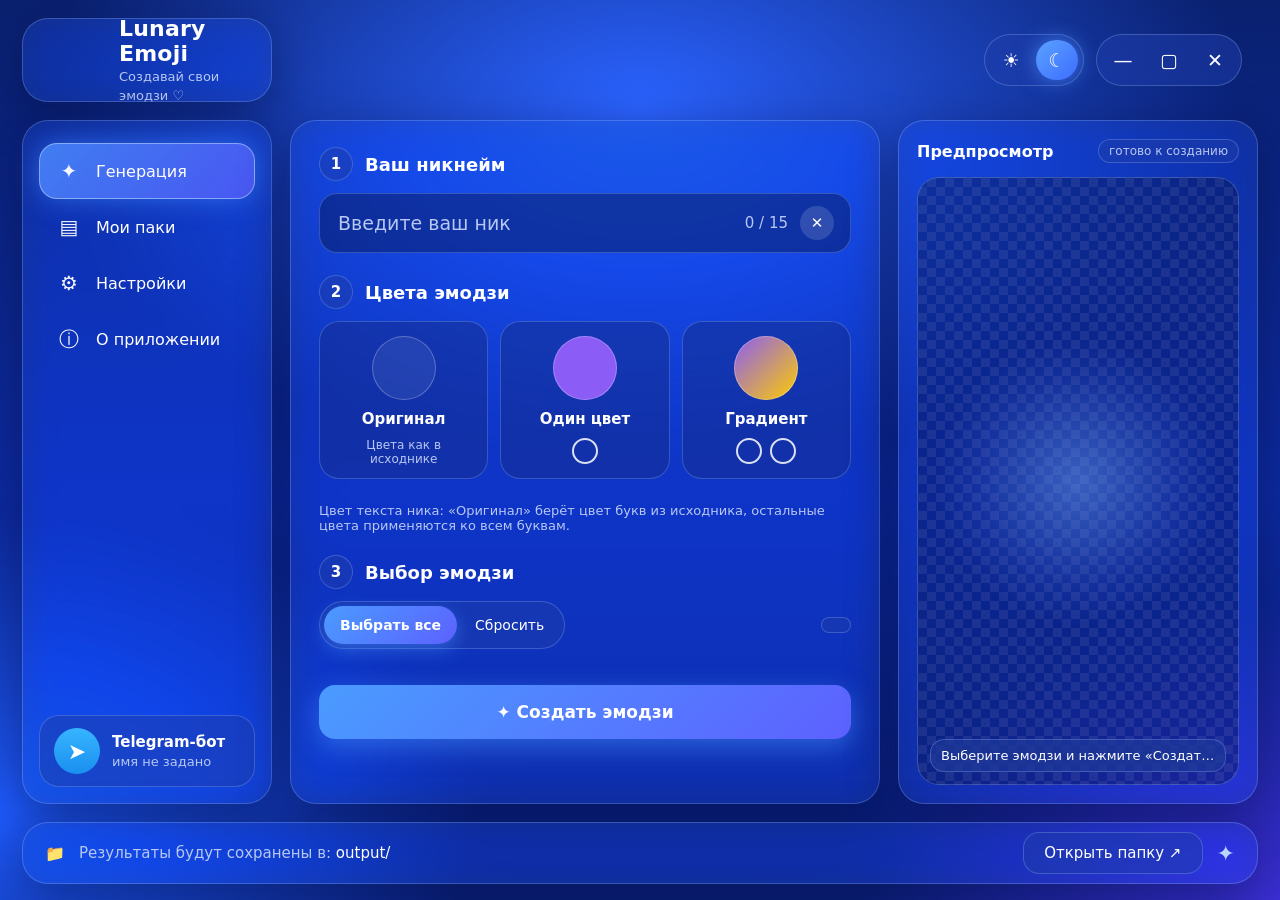
==== emoji-studio/web/index.html @ 0d819bcc "Lunary Emoji: LOVEX replacement fixes for slot and letter bands, free-band and layer rules, cleaned " ====
<!DOCTYPE html>
<html lang="ru" data-theme="dark">
<head>
<meta charset="utf-8">
<meta name="viewport" content="width=device-width, initial-scale=1">
<title>Lunary Emoji</title>
<link rel="icon" href="/assets/app_icon.png">
<style>
:root {
  --text: #ffffff; --muted: #b8c8f2; --accent: #4a9bff; --accent2: #6d5bff;
  --ok: #3fe09a; --warn: #ffbf3a; --err: #ff6d7d;
  --glass: rgba(42, 78, 190, .34); --glass2: rgba(30, 60, 170, .5);
  --line: rgba(170, 205, 255, .26); --field: rgba(8, 20, 80, .45); --tile: rgba(20, 45, 140, .5);
  --shadow: 0 14px 50px rgba(0, 10, 60, .45);
  --checker: rgba(255, 255, 255, .07);
}
[data-theme="light"] {
  --text: #0d1a4a; --muted: #46598f; --accent: #2f7bff; --accent2: #6b55ff;
  --glass: rgba(255, 255, 255, .6); --glass2: rgba(255, 255, 255, .8);
  --line: rgba(70, 110, 210, .22); --field: rgba(255, 255, 255, .85); --tile: rgba(255, 255, 255, .85);
  --shadow: 0 14px 40px rgba(40, 70, 170, .2);
  --checker: rgba(20, 50, 140, .06);
}
* { box-sizing: border-box; }
html, body { height: 100%; margin: 0; }
body {
  font-family: "Segoe UI", "Inter", system-ui, sans-serif; color: var(--text); overflow: hidden;
  background:
    radial-gradient(1000px 600px at 50% 12%, #2b63ff 0%, transparent 60%),
    radial-gradient(800px 500px at 0% 90%, #1f5cff 0%, transparent 60%),
    radial-gradient(700px 500px at 100% 100%, #3c2fd6 0%, transparent 60%),
    linear-gradient(180deg, #0a2170 0%, #0d2aa0 55%, #0a1f78 100%);
}
[data-theme="light"] body {
  background: radial-gradient(900px 600px at 50% 10%, #cfe0ff, transparent 60%), linear-gradient(180deg, #e7efff, #bcd1ff);
}
button, input, select { font: inherit; color: inherit; }
button { cursor: pointer; }
.hidden { display: none !important; }
.glass {
  background: var(--glass); border: 1px solid var(--line); border-radius: 26px;
  backdrop-filter: blur(18px) saturate(140%); -webkit-backdrop-filter: blur(18px) saturate(140%);
  box-shadow: var(--shadow);
}

.app {
  height: 100vh; display: grid; gap: 18px; padding: 18px 22px 16px;
  grid-template-columns: 250px minmax(0, 1fr) 360px;
  grid-template-rows: 84px minmax(0, 1fr) 62px;
}

/* шапка */
.brand { grid-column: 1; grid-row: 1; display: flex; align-items: center; gap: 14px; padding: 0 18px; }
.brand img { width: 64px; height: auto; object-fit: contain; flex: none; }
.brand b { font-size: 22px; font-weight: 700; display: block; letter-spacing: .2px; }
.brand small { color: var(--muted); font-size: 13px; }
.topbar { grid-column: 2 / 4; grid-row: 1; display: flex; align-items: center; justify-content: flex-end; gap: 12px; padding: 0 16px; }
.themepill, .winbar { display: inline-flex; align-items: center; gap: 4px; border-radius: 999px; background: var(--glass2); border: 1px solid var(--line); padding: 5px; }
.themepill button, .winbar button {
  width: 42px; height: 40px; border: 0; border-radius: 999px; background: transparent; display: grid; place-items: center; font-size: 19px; color: var(--text);
}
.themepill button.active { background: linear-gradient(135deg, #5aa2ff, #3d6dff); color: #fff; box-shadow: 0 0 20px rgba(80, 150, 255, .7); }
.winbar button:hover { background: rgba(255, 255, 255, .14); }
.winbar button.close:hover { background: #e5485d; color: #fff; }

/* боковая панель */
.side { grid-column: 1; grid-row: 2; padding: 22px 16px 16px; display: flex; flex-direction: column; gap: 10px; min-height: 0; }
.nav button {
  width: 100%; height: 56px; display: flex; align-items: center; gap: 14px; padding: 0 16px; border-radius: 18px;
  background: transparent; border: 1px solid transparent; color: var(--text); font-size: 16px; text-align: left;
}
.nav button .ic { width: 26px; text-align: center; font-size: 20px; opacity: .95; }
.nav button:hover { background: rgba(255, 255, 255, .08); }
.nav button.active {
  background: linear-gradient(135deg, rgba(74, 140, 255, .85), rgba(92, 96, 255, .75));
  border-color: rgba(190, 220, 255, .55); box-shadow: 0 0 26px rgba(70, 140, 255, .55);
}
.side .grow { flex: 1; }
.botcard {
  border-radius: 20px; padding: 12px 14px; background: var(--glass2); border: 1px solid var(--line);
  display: flex; align-items: center; gap: 12px; text-decoration: none; color: var(--text);
}
.botcard .tg { width: 46px; height: 46px; border-radius: 50%; background: linear-gradient(180deg, #37b5ff, #1a8ff0); display: grid; place-items: center; color: #fff; font-size: 22px; flex: none; }
.botcard b { display: block; font-size: 15px; }
.botcard small { color: var(--muted); font-size: 13px; }

/* центр */
.main { grid-column: 2; grid-row: 2; position: relative; min-height: 0; display: flex; flex-direction: column; }
.mascot-peek { position: absolute; top: -110px; left: 50%; transform: translateX(-50%); width: 230px; pointer-events: none; z-index: 3; filter: drop-shadow(0 10px 18px rgba(0, 20, 90, .35)); }
.panel { padding: 26px 28px 22px; overflow: auto; min-height: 0; flex: 1; }
.panel h2 { margin: 4px 0 16px; font-size: 24px; }
.step { display: flex; align-items: center; gap: 12px; margin: 22px 0 12px; font-weight: 700; font-size: 18px; }
.step:first-of-type { margin-top: 0; }
.step .n {
  width: 34px; height: 34px; border-radius: 50%; border: 1px solid var(--line); display: grid; place-items: center;
  font-size: 15px; font-weight: 600; background: var(--glass2);
}
.step .hint { margin-left: auto; font-weight: 400; font-size: 14px; color: var(--muted); }
.field {
  display: flex; align-items: center; gap: 12px; height: 60px; padding: 0 16px; border-radius: 18px;
  background: var(--field); border: 1px solid var(--line);
}
.field input { flex: 1; border: 0; background: transparent; outline: none; font-size: 19px; min-width: 0; }
.field input::placeholder { color: var(--muted); }
.field .count { color: var(--muted); font-size: 15px; }
.iconbtn { width: 34px; height: 34px; border-radius: 50%; border: 0; background: rgba(255, 255, 255, .14); display: grid; place-items: center; font-size: 15px; flex: none; }

/* режимы цвета эмодзи */
.modes { display: grid; grid-template-columns: repeat(3, 1fr); gap: 12px; }
.mode {
  position: relative; border-radius: 20px; border: 1px solid var(--line); background: var(--tile);
  padding: 14px 12px 12px; display: flex; flex-direction: column; align-items: center; gap: 10px; text-align: center;
  transition: border-color .15s, box-shadow .15s, transform .15s;
}
.mode:hover { transform: translateY(-1px); }
.mode.sel { border-color: rgba(200, 225, 255, .9); box-shadow: 0 0 0 2px rgba(120, 175, 255, .55), 0 0 22px rgba(80, 150, 255, .45); }
.mode .title { font-size: 15px; font-weight: 600; }
.mode .sub { font-size: 12px; color: var(--muted); }
.mode .check {
  position: absolute; top: 9px; right: 9px; width: 20px; height: 20px; border-radius: 50%;
  background: rgba(255, 255, 255, .18); font-size: 11px; display: grid; place-items: center; opacity: 0;
}
.mode.sel .check { opacity: 1; background: #3d9bff; color: #fff; }
.mode .thumb {
  width: 64px; height: 64px; border-radius: 50%; display: grid; place-items: center; overflow: hidden;
  box-shadow: inset 0 0 0 1px rgba(255, 255, 255, .25);
}
.mode .thumb img { width: 84px; height: auto; }
.mode .thumb.one { background: var(--c1, #8b5cf6); }
.mode .thumb.grad { background: linear-gradient(135deg, var(--c1, #8b5cf6), var(--c2, #ffcc00)); }
.mode .thumb.orig { background: var(--checker); }
.mode .pickers { display: flex; gap: 8px; align-items: center; justify-content: center; }
.mode .pick {
  position: relative; width: 26px; height: 26px; border-radius: 50%; border: 2px solid rgba(255, 255, 255, .85);
  overflow: hidden; cursor: pointer; flex: none; background: none;
}
.mode .pick input { position: absolute; inset: -6px; width: 40px; height: 40px; opacity: 0; cursor: pointer; border: 0; padding: 0; }
.mode .pick i { position: absolute; inset: 0; border-radius: 50%; }

/* цвет текста */
.nickcolors { margin-top: 14px; display: flex; flex-wrap: wrap; align-items: center; gap: 10px; }
.chip-orig {
  height: 40px; padding: 0 16px; border-radius: 999px; border: 1px solid var(--line); background: var(--tile);
  font-size: 14px; display: inline-flex; align-items: center; gap: 8px;
}
.chip-orig.sel { border-color: #fff; box-shadow: 0 0 0 2px rgba(120, 175, 255, .7); }
.sw { width: 36px; height: 36px; border-radius: 50%; border: 0; padding: 0; position: relative; box-shadow: inset 0 0 0 1px rgba(255, 255, 255, .3); }
.sw.sel { box-shadow: 0 0 0 3px var(--glass2), 0 0 0 5px #fff; }
.sw.more { background: var(--tile); display: grid; place-items: center; overflow: hidden; }
.sw.more input { position: absolute; inset: -6px; width: 48px; height: 48px; opacity: 0; cursor: pointer; border: 0; padding: 0; }
.sw.more span { pointer-events: none; font-size: 18px; }
.nickcolors .sep { width: 1px; height: 28px; background: var(--line); margin: 0 6px; }

/* выбор эмодзи */
.picker-bar { display: flex; align-items: center; gap: 12px; flex-wrap: wrap; }
.seg { display: inline-flex; border-radius: 999px; background: var(--glass2); border: 1px solid var(--line); padding: 4px; gap: 2px; }
.seg button { height: 38px; padding: 0 16px; border-radius: 999px; border: 0; background: transparent; font-size: 14px; white-space: nowrap; }
.seg button.primary { background: linear-gradient(135deg, #4a9bff, #5d61ff); color: #fff; font-weight: 600; box-shadow: 0 6px 18px rgba(74, 150, 255, .45); }
.seg button:hover:not(.primary) { background: rgba(255, 255, 255, .12); }
.badge { margin-left: auto; padding: 7px 14px; border-radius: 999px; background: var(--glass2); border: 1px solid var(--line); font-size: 14px; color: var(--muted); }
.badge b { color: var(--text); font-weight: 600; }
.note { color: var(--muted); font-size: 13px; margin-top: 10px; }
.grid { display: grid; grid-template-columns: repeat(7, minmax(0, 1fr)); gap: 10px; margin-top: 14px; }
.tile {
  position: relative; border-radius: 16px; background: var(--tile); border: 1px solid var(--line);
  padding: 6px 4px 5px; cursor: pointer; display: flex; flex-direction: column; align-items: center; gap: 2px; min-width: 0;
}
.tile input { position: absolute; opacity: 0; pointer-events: none; }
.tile.on { border-color: rgba(190, 220, 255, .85); box-shadow: 0 0 18px rgba(80, 150, 255, .5); }
.tile .pvbox { width: 64px; height: 64px; display: grid; place-items: center; }
.tile .pvbox img, .tile .pvbox video, .tile .pvbox .lottie { width: 64px; height: 64px; object-fit: contain; }
.tile .pvbox .ph { color: var(--muted); }
.tile .mark { position: absolute; top: 5px; right: 5px; width: 18px; height: 18px; border-radius: 50%; background: rgba(255, 255, 255, .2); font-size: 11px; display: grid; place-items: center; }
.tile.on .mark { background: #3d9bff; color: #fff; }
.tile .id { font-size: 9px; color: var(--muted); max-width: 100%; overflow: hidden; text-overflow: ellipsis; white-space: nowrap; }
.tile .kind { font-size: 9px; color: var(--muted); }
.tile .kind.warn { color: var(--warn); }
.tile.off { opacity: .45; cursor: default; }
.empty { border: 1px dashed var(--line); border-radius: 18px; padding: 18px; color: var(--muted); margin-top: 14px; }
.empty a { color: var(--text); }
.msg { font-size: 14px; color: var(--muted); margin-top: 12px; min-height: 18px; }
.msg.ok { color: var(--ok); }
.msg.err { color: var(--err); }
.failed div { color: var(--err); font-size: 13px; }
.genrow { margin-top: 22px; }
.btn {
  height: 46px; padding: 0 20px; border-radius: 16px; border: 1px solid var(--line); background: var(--glass2);
  display: inline-flex; align-items: center; justify-content: center; gap: 10px; font-size: 15px; white-space: nowrap;
}
.btn.primary { background: linear-gradient(135deg, #4a9bff, #5d61ff); border: 0; color: #fff; box-shadow: 0 8px 26px rgba(74, 150, 255, .5); font-weight: 600; }
.btn:disabled { opacity: .5; cursor: default; }
.btn.block { width: 100%; height: 54px; font-size: 17px; }

/* низ */
.bottombar { grid-column: 1 / 4; grid-row: 3; display: flex; align-items: center; gap: 14px; padding: 0 22px; }
.bottombar .path { color: var(--muted); font-size: 15px; flex: 1; min-width: 0; overflow: hidden; text-overflow: ellipsis; white-space: nowrap; }
.bottombar .path b { color: var(--text); font-weight: 500; }
.bottombar .btn { height: 42px; }
.bottombar .spark { font-size: 22px; color: #bcd6ff; }

/* правая панель */
.side-r { grid-column: 3; grid-row: 2; display: flex; flex-direction: column; gap: 18px; min-height: 0; }
.preview { flex: 1; min-height: 0; display: flex; flex-direction: column; padding: 18px; }
.preview .head { display: flex; align-items: center; gap: 10px; font-size: 16px; font-weight: 600; }
.preview .head .sp { flex: 1; }
.preview .tag { font-size: 12px; font-weight: 500; padding: 4px 10px; border-radius: 999px; background: var(--glass2); border: 1px solid var(--line); color: var(--muted); }
.stage {
  flex: 1; min-height: 0; margin-top: 14px; border-radius: 22px; border: 1px solid var(--line); position: relative; overflow: hidden;
  display: grid; place-items: center;
  background-color: var(--field);
  background-image:
    linear-gradient(45deg, var(--checker) 25%, transparent 25%), linear-gradient(-45deg, var(--checker) 25%, transparent 25%),
    linear-gradient(45deg, transparent 75%, var(--checker) 75%), linear-gradient(-45deg, transparent 75%, var(--checker) 75%);
  background-size: 18px 18px; background-position: 0 0, 0 9px, 9px -9px, -9px 0;
}
.stage::before {
  content: ""; position: absolute; width: 90%; aspect-ratio: 1; border-radius: 50%; pointer-events: none;
  background: radial-gradient(circle, rgba(120, 175, 255, .42) 0%, rgba(90, 130, 255, .12) 50%, transparent 70%);
}
.stage img, .stage video, .stage .lottie { position: relative; max-width: 86%; max-height: 86%; object-fit: contain; filter: drop-shadow(0 16px 24px rgba(0, 12, 70, .5)); }
.stage .lottie { width: 280px; height: 280px; }
.stage #pvDefault { animation: float 4s ease-in-out infinite; }
@keyframes float { 0%, 100% { transform: translateY(0); } 50% { transform: translateY(-10px); } }
.stage .caption {
  position: absolute; left: 12px; right: 12px; bottom: 12px; text-align: center; font-size: 13px; color: var(--text);
  background: var(--glass2); border: 1px solid var(--line); border-radius: 14px; padding: 8px 10px; backdrop-filter: blur(8px);
  white-space: nowrap; overflow: hidden; text-overflow: ellipsis;
}
.done { padding: 20px; text-align: center; }
.done .ok { color: var(--ok); font-size: 22px; font-weight: 700; }
.done .ok::before { content: "✓ "; }
.done p { color: var(--muted); font-size: 15px; margin: 8px 0 16px; }

/* настройки */
.setting { border: 1px solid var(--line); border-radius: 22px; padding: 18px; background: var(--glass2); margin-bottom: 16px; }
.setting h4 { margin: 0 0 12px; font-size: 16px; }
.row { display: flex; gap: 12px; align-items: center; flex-wrap: wrap; }
.row .field { flex: 1; min-width: 220px; height: 50px; }
.select {
  height: 50px; padding: 0 14px; border-radius: 16px; background: var(--field); border: 1px solid var(--line); min-width: 280px; flex: 1; outline: none;
}
.select option { color: #111; }
.range-row { display: flex; align-items: center; gap: 14px; margin-top: 14px; }
.range-row input[type=range] { flex: 1; accent-color: #4a9bff; }
.range-row output { min-width: 56px; text-align: right; font-weight: 600; }
.drop { margin-top: 14px; border: 1px dashed var(--line); border-radius: 18px; padding: 24px; text-align: center; color: var(--muted); cursor: pointer; }
.drop.over { border-color: var(--accent); color: var(--text); }
.drop small { color: var(--muted); }
.drop-inline { margin-top: 12px; }
.doc { font-size: 16px; line-height: 1.6; }
.doc h3 { margin: 18px 0 6px; font-size: 17px; }
.doc ol { padding-left: 22px; }
.packs { display: grid; grid-template-columns: repeat(auto-fill, minmax(240px, 1fr)); gap: 14px; }
.pack { border: 1px solid var(--line); border-radius: 22px; padding: 18px; background: var(--glass2); }
.pack b { display: block; font-size: 17px; }
.pack small { color: var(--muted); }
.pack .btn { margin-top: 14px; }
.hidden-input { display: none; }
</style>
</head>
<body>
<div class="app">

  <!-- шапка -->
  <div class="glass brand">
    <img src="/assets/lunary_logo.png" alt="">
    <div><b>Lunary Emoji</b><small>Создавай свои эмодзи ♡</small></div>
  </div>
  <div class="topbar">
    <div class="themepill">
      <button id="themeLight" title="Светлая тема">☀</button>
      <button id="themeDark" title="Тёмная тема">☾</button>
    </div>
    <div class="winbar">
      <button id="winMin" title="Свернуть">—</button>
      <button id="winMax" title="Во весь экран">▢</button>
      <button id="winClose" class="close" title="Закрыть">✕</button>
    </div>
  </div>

  <!-- боковая панель -->
  <aside class="glass side">
    <nav class="nav">
      <button data-view="create" class="active"><span class="ic">✦</span>Генерация</button>
      <button data-view="packs"><span class="ic">▤</span>Мои паки</button>
      <button data-view="settings"><span class="ic">⚙</span>Настройки</button>
      <button data-view="about"><span class="ic">ⓘ</span>О приложении</button>
    </nav>
    <div class="grow"></div>
    <a class="botcard" id="botLink" href="#" target="_blank">
      <div class="tg">➤</div>
      <div><b>Telegram-бот</b><small id="botName">имя не задано</small></div>
    </a>
  </aside>

  <!-- центр -->
  <main class="main">
    <img class="mascot-peek" src="/assets/lunary_peek.png" alt="">

    <!-- Генерация -->
    <section id="view-create" class="glass panel">
      <div class="step"><span class="n">1</span>Ваш никнейм</div>
      <div class="field">
        <input id="nick" maxlength="15" placeholder="Введите ваш ник" autocomplete="off">
        <span class="count" id="nickCount">0 / 15</span>
        <button class="iconbtn" id="nickClear" title="Очистить">✕</button>
      </div>

      <div class="step"><span class="n">2</span>Цвета эмодзи</div>
      <div class="modes">
        <div class="mode" data-mode="orig" role="button" tabindex="0">
          <span class="check">✓</span>
          <span class="thumb orig"><img src="/assets/lunary_logo.png" alt=""></span>
          <span class="title">Оригинал</span>
          <span class="sub">Цвета как в исходнике</span>
        </div>
        <div class="mode" data-mode="one" role="button" tabindex="0">
          <span class="check">✓</span>
          <span class="thumb one" id="thumbOne"></span>
          <span class="title">Один цвет</span>
          <span class="pickers"><label class="pick"><i id="swOne"></i><input type="color" id="bodyA" value="#8b5cf6"></label></span>
        </div>
        <div class="mode" data-mode="grad" role="button" tabindex="0">
          <span class="check">✓</span>
          <span class="thumb grad" id="thumbGrad"></span>
          <span class="title">Градиент</span>
          <span class="pickers">
            <label class="pick"><i id="swA"></i><input type="color" id="gradA" value="#8b5cf6"></label>
            <label class="pick"><i id="swB"></i><input type="color" id="bodyB" value="#ffcc00"></label>
          </span>
        </div>
      </div>

      <div class="nickcolors" id="nickSw"></div>
      <div class="note">Цвет текста ника: «Оригинал» берёт цвет букв из исходника, остальные цвета применяются ко всем буквам.</div>

      <div class="step"><span class="n">3</span>Выбор эмодзи <span class="hint" id="calNote"></span></div>
      <div class="picker-bar">
        <div class="seg">
          <button class="primary" id="selAll">Выбрать все</button>
          <button id="selNone">Сбросить</button>
        </div>
        <span class="badge" id="readyCount"></span>
      </div>
      <div class="empty hidden" id="emptyBox">Исходники ещё не загружены. Откройте <a href="#" id="goSettings">Настройки</a> и загрузите эмодзи из Telegram.</div>
      <div class="grid" id="pickGrid"></div>

      <div class="genrow">
        <button class="btn primary block" id="gen">✦ Создать эмодзи</button>
        <div class="msg" id="genMsg"></div>
        <div class="failed" id="genFailed"></div>
      </div>
    </section>

    <!-- Мои паки -->
    <section id="view-packs" class="glass panel hidden">
      <h2>Мои паки</h2>
      <div class="packs" id="packList"></div>
      <div class="empty hidden" id="packEmpty">Пока нет созданных паков. Они появятся здесь после генерации.</div>
    </section>

    <!-- Настройки -->
    <section id="view-settings" class="glass panel hidden">
      <h2>Настройки</h2>

      <div class="setting">
        <h4>Шрифт ника</h4>
        <div class="row">
          <select class="select" id="fontSel"></select>
          <button class="btn" id="fontUploadBtn">＋ Свой шрифт</button>
          <input type="file" id="fontFile" class="hidden-input" accept=".ttf,.otf">
        </div>
        <div class="range-row">
          <span class="note" style="margin:0">Размер</span>
          <input type="range" id="fontScale" min="50" max="150" step="5" value="100">
          <output id="fontScaleOut">100%</output>
        </div>
        <p class="note">Показаны установленные на этом компьютере шрифты с кириллицей. Свой шрифт — файл .ttf или .otf (до 10 МБ).</p>
        <div class="msg" id="fontMsg"></div>
      </div>

      <div class="setting">
        <h4>Бот</h4>
        <div class="row">
          <div class="field"><input id="botUsername" placeholder="имя бота без @" autocomplete="off"></div>
          <button class="btn" id="saveBotName">Сохранить</button>
        </div>
        <div class="row" style="margin-top:12px">
          <div class="field"><input id="botToken" type="password" placeholder="123456:ABC…" autocomplete="off"></div>
          <button class="btn" id="saveBot">Сохранить токен</button>
        </div>
        <div class="msg" id="tgMsg"></div>
      </div>

      <div class="setting">
        <h4>Исходники эмодзи</h4>
        <div class="row">
          <button class="btn primary" id="openTg">⧉ Скопировать ID и открыть бота</button>
          <button class="btn" id="fetchTg">⇣ Загрузить из Telegram</button>
        </div>
        <p class="note">Бот пришлёт zip-архив. Перетащите его в область ниже или выберите файл.</p>
        <div class="drop" id="drop">Перетащите zip или файлы .tgs / .webm / .webp сюда<br><small>или нажмите, чтобы выбрать</small></div>
        <input type="file" id="file" class="hidden-input" multiple accept=".zip,.tgs,.webm,.webp">
        <div class="msg" id="importMsg"></div>
      </div>
    </section>

    <!-- О приложении -->
    <section id="view-about" class="glass panel hidden">
      <h2>О приложении</h2>
      <div class="doc">
        <h3>Как пользоваться</h3>
        <ol>
          <li>В Настройках укажите имя бота и загрузите исходники: скопируйте ID и вставьте их в чат с ботом, затем перетащите присланный zip.</li>
          <li>Выберите шрифт и размер ника в Настройках, затем введите ник.</li>
          <li>Выберите цвета эмодзи и цвет текста.</li>
          <li>Отметьте нужные эмодзи и нажмите «Создать эмодзи». Файлы появятся в папке output.</li>
          <li>Пак создайте через вашего бота: кнопка «Создать пак» откроет его.</li>
        </ol>
        <p><b>Lunary Emoji</b>, версия <span id="ver">1.0.0</span>. Токен бота нужен только для загрузки исходников из Telegram.</p>
      </div>
    </section>
  </main>

  <!-- правая панель -->
  <aside class="side-r" id="view-create-side">
    <div class="glass preview">
      <div class="head">Предпросмотр <span class="sp"></span><span class="tag" id="pvTag">готово к созданию</span></div>
      <div class="stage" id="stage">
        <img id="pvDefault" src="/assets/lunary_peek.png" alt="">
        <img id="pvImg" class="hidden" alt="">
        <video id="pvVid" class="hidden" autoplay loop muted playsinline></video>
        <div id="pvAnim" class="lottie hidden"></div>
        <div class="caption" id="pvHint">Выберите эмодзи и нажмите «Создать»</div>
      </div>
    </div>
    <div class="glass done hidden" id="doneCard">
      <div class="ok">Готово!</div>
      <p>Ваш эмодзи-пак успешно подготовлен</p>
      <button class="btn primary block" id="packBtn">🚀 Создать пак</button>
    </div>
  </aside>

  <!-- нижняя панель -->
  <div class="glass bottombar">
    <span>📁</span>
    <div class="path">Результаты будут сохранены в: <b id="outPath">output/</b></div>
    <button class="btn" id="openFolder">Открыть папку ↗</button>
    <span class="spark">✦</span>
  </div>
</div>

<script src="/assets/lottie.min.js"></script>
<script>
const HDR = { "X-Emoji-Studio": "1" };
let STATE = null;
const SEL = { mode: "orig", bodyA: "#8b5cf6", bodyB: "#ffcc00", gradA: "#8b5cf6", nick: "original" };
const $ = (id) => document.getElementById(id);

function setMsg(el, text, kind) { el.textContent = text || ""; el.className = "msg" + (kind ? " " + kind : ""); }

async function api(path, opts = {}) {
  const res = await fetch(path, { ...opts, headers: { ...HDR, ...(opts.headers || {}) } });
  const data = await res.json().catch(() => ({}));
  if (!res.ok) throw new Error(data.error || ("Ошибка " + res.status));
  return data;
}
const JSON_HDR = { "Content-Type": "application/json" };

/* ───── тема ───── */
function applyTheme(t) {
  document.documentElement.dataset.theme = t;
  $("themeLight").classList.toggle("active", t === "light");
  $("themeDark").classList.toggle("active", t !== "light");
  localStorage.setItem("es-theme", t);
}
$("themeLight").onclick = () => applyTheme("light");
$("themeDark").onclick = () => applyTheme("dark");
applyTheme(localStorage.getItem("es-theme") || "dark");

/* ───── окно ───── */
[["winMin", "minimize"], ["winMax", "maximize"], ["winClose", "close"]].forEach(([id, action]) => {
  $(id).onclick = () => api("/api/window", { method: "POST", headers: JSON_HDR, body: JSON.stringify({ action }) }).catch(() => {});
});

/* ───── навигация ───── */
const VIEWS = ["create", "packs", "settings", "about"];
function showView(name) {
  document.querySelectorAll(".nav button").forEach((b) => b.classList.toggle("active", b.dataset.view === name));
  VIEWS.forEach((v) => $("view-" + v).classList.toggle("hidden", v !== name));
  $("view-create-side").classList.toggle("hidden", name !== "create");
  document.querySelector(".bottombar").classList.toggle("hidden", name !== "create");
  document.querySelector(".main").style.gridColumn = name === "create" ? "2" : "2 / 4";
  if (name === "packs") loadPacks();
  if (name === "settings") loadFonts();
}
document.querySelectorAll(".nav button").forEach((b) => b.onclick = () => showView(b.dataset.view));
$("goSettings").onclick = (e) => { e.preventDefault(); showView("settings"); };

/* ───── состояние ───── */
async function loadState() {
  STATE = await api("/api/state");
  $("botUsername").value = STATE.bot_username || "";
  $("botName").textContent = STATE.bot_username ? "@" + STATE.bot_username + " →" : "имя не задано";
  $("botLink").href = STATE.bot_username ? "https://t.me/" + STATE.bot_username : "#";
  $("botToken").placeholder = STATE.has_token ? "Токен сохранён (введите новый, чтобы заменить)" : "123456:ABC…";
  $("readyCount").innerHTML = `<b>${STATE.ready_count}</b> из ${STATE.total} доступно`;
  $("emptyBox").classList.toggle("hidden", STATE.ready_count > 0);
  $("ver").textContent = STATE.version || "1.0.0";
  $("fontScale").value = Math.round((STATE.font_scale || 1) * 100);
  $("fontScaleOut").textContent = $("fontScale").value + "%";
  updateNick();
  renderNickColors();
  renderPicker();
  updateModes();
}

/* ───── цвет эмодзи: три карточки ───── */
function updateModes() {
  document.querySelectorAll(".mode").forEach((b) => b.classList.toggle("sel", b.dataset.mode === SEL.mode));
  $("thumbOne").style.setProperty("--c1", SEL.bodyA);
  $("thumbGrad").style.setProperty("--c1", SEL.gradA);
  $("thumbGrad").style.setProperty("--c2", SEL.bodyB);
  $("swOne").style.background = SEL.bodyA;
  $("swA").style.background = SEL.gradA;
  $("swB").style.background = SEL.bodyB;
}
document.querySelectorAll(".mode").forEach((b) => b.onclick = (e) => {
  if (e.target.tagName === "INPUT") return;
  SEL.mode = b.dataset.mode;
  updateModes();
});
$("bodyA").oninput = (e) => { SEL.bodyA = e.target.value; SEL.mode = "one"; updateModes(); };
$("gradA").oninput = (e) => { SEL.gradA = e.target.value; SEL.mode = "grad"; updateModes(); };
$("bodyB").oninput = (e) => { SEL.bodyB = e.target.value; SEL.mode = "grad"; updateModes(); };
$("bodyA").onclick = () => { SEL.mode = "one"; updateModes(); };
$("gradA").onclick = () => { SEL.mode = "grad"; updateModes(); };
$("bodyB").onclick = () => { SEL.mode = "grad"; updateModes(); };

/* ───── цвет текста ника ───── */
function renderNickColors() {
  const box = $("nickSw");
  box.innerHTML = "";
  const orig = document.createElement("button");
  orig.className = "chip-orig" + (SEL.nick === "original" ? " sel" : "");
  orig.textContent = "Оригинал";
  orig.title = "Цвет букв как в исходнике";
  orig.onclick = () => { SEL.nick = "original"; renderNickColors(); };
  box.appendChild(orig);
  const sep = document.createElement("span");
  sep.className = "sep";
  box.appendChild(sep);
  STATE.palette.forEach((p) => {
    const b = document.createElement("button");
    b.className = "sw" + (SEL.nick === p.hex ? " sel" : "");
    b.style.background = p.hex;
    b.title = p.label;
    b.onclick = () => { SEL.nick = p.hex; renderNickColors(); };
    box.appendChild(b);
  });
  const more = document.createElement("label");
  more.className = "sw more";
  more.title = "Свой цвет";
  more.innerHTML = "<span>＋</span>";
  const picker = document.createElement("input");
  picker.type = "color";
  picker.value = SEL.nick !== "original" ? SEL.nick : "#ffffff";
  picker.oninput = (e) => { SEL.nick = e.target.value; renderNickColors(); };
  more.appendChild(picker);
  box.appendChild(more);
}

/* ───── ник ───── */
function updateNick() {
  const n = $("nick").value.length;
  $("nickCount").textContent = `${n} / ${STATE ? STATE.nick_max : 15}`;
}
$("nick").oninput = updateNick;
$("nickClear").onclick = () => { $("nick").value = ""; updateNick(); $("nick").focus(); };

/* ───── превью исходников ───── */
const lazyObs = ("IntersectionObserver" in window) ? new IntersectionObserver((entries) => {
  entries.forEach((en) => {
    if (!en.isIntersecting) return;
    const box = en.target;
    lazyObs.unobserve(box);
    if (box.dataset.kind === "animated" && window.lottie) {
      lottie.loadAnimation({ container: box, renderer: "svg", loop: true, autoplay: true, path: box.dataset.src });
    }
  });
}, { rootMargin: "120px" }) : null;

function makePreview(s) {
  const box = document.createElement("div");
  box.className = "pvbox";
  if (!s.ready) { box.innerHTML = '<span class="ph">—</span>'; return box; }
  const src = "/api/source?id=" + encodeURIComponent(s.id);
  if (s.fmt === "animated") {
    const inner = document.createElement("div");
    inner.className = "lottie";
    inner.dataset.kind = "animated";
    inner.dataset.src = src;
    box.appendChild(inner);
    if (lazyObs) lazyObs.observe(inner); else lottie.loadAnimation({ container: inner, renderer: "svg", loop: true, autoplay: true, path: src });
  } else if (s.fmt === "video") {
    const v = document.createElement("video");
    v.src = src; v.autoplay = true; v.loop = true; v.muted = true; v.playsInline = true;
    box.appendChild(v);
  } else {
    const img = document.createElement("img");
    img.src = src; img.alt = "";
    box.appendChild(img);
  }
  return box;
}

function renderPicker() {
  const grid = $("pickGrid");
  grid.innerHTML = "";
  const cal = STATE.sources.filter((s) => s.ready && s.calibrated).length;
  const uncal = STATE.sources.filter((s) => s.ready && !s.calibrated).length;
  $("calNote").textContent = uncal ? `${cal} откалиброваны · ${uncal} без калибровки` : (cal ? `все ${cal} откалиброваны` : "");
  STATE.sources.forEach((s) => {
    const tile = document.createElement("label");
    tile.className = "tile" + (s.ready ? " on" : " off");
    const cb = document.createElement("input");
    cb.type = "checkbox";
    cb.value = s.id;
    cb.disabled = !s.ready;
    cb.checked = s.ready && s.calibrated;
    tile.classList.toggle("on", cb.checked);
    cb.onchange = () => tile.classList.toggle("on", cb.checked);
    const mark = document.createElement("span");
    mark.className = "mark";
    mark.textContent = "✓";
    const id = document.createElement("div");
    id.className = "id";
    id.textContent = s.id;
    id.title = s.id;
    const kind = document.createElement("div");
    kind.className = "kind" + (s.ready && !s.calibrated ? " warn" : "");
    kind.textContent = !s.ready ? "нет исходника" : ({ animated: "TGS", video: "WEBM", static: "WEBP" }[s.fmt] + (s.calibrated ? "" : " · без калиб."));
    tile.append(cb, makePreview(s), mark, id, kind);
    grid.appendChild(tile);
  });
}

function selectedIds() {
  return Array.from(document.querySelectorAll("#pickGrid input:checked")).map((c) => c.value);
}
function setAllTiles(on) {
  document.querySelectorAll("#pickGrid input:not(:disabled)").forEach((c) => { c.checked = on; c.parentElement.classList.toggle("on", on); });
}
$("selAll").onclick = () => setAllTiles(true);
$("selNone").onclick = () => setAllTiles(false);

/* ───── шрифт ───── */
async function loadFonts() {
  const sel = $("fontSel");
  if (sel.dataset.loaded) { sel.value = STATE.font_path || ""; return; }
  try {
    const r = await api("/api/fonts");
    sel.innerHTML = "";
    const def = document.createElement("option");
    def.value = ""; def.textContent = "Встроенный шрифт (по умолчанию)";
    sel.appendChild(def);
    r.fonts.forEach((f) => {
      const o = document.createElement("option");
      o.value = f.path; o.textContent = f.name;
      sel.appendChild(o);
    });
    sel.dataset.loaded = "1";
    sel.value = STATE.font_path || "";
  } catch (e) { setMsg($("fontMsg"), e.message, "err"); }
}
$("fontSel").onchange = async () => {
  try {
    await api("/api/settings", { method: "POST", headers: JSON_HDR, body: JSON.stringify({ font_path: $("fontSel").value }) });
    setMsg($("fontMsg"), "Шрифт сохранён.", "ok");
    await loadState();
  } catch (e) { setMsg($("fontMsg"), e.message, "err"); }
};
$("fontScale").oninput = () => { $("fontScaleOut").textContent = $("fontScale").value + "%"; };
$("fontScale").onchange = async () => {
  try {
    await api("/api/settings", { method: "POST", headers: JSON_HDR, body: JSON.stringify({ font_scale: $("fontScale").value / 100 }) });
    setMsg($("fontMsg"), "Размер сохранён.", "ok");
    await loadState();
  } catch (e) { setMsg($("fontMsg"), e.message, "err"); }
};
$("fontUploadBtn").onclick = () => $("fontFile").click();
$("fontFile").onchange = async () => {
  const f = $("fontFile").files[0];
  if (!f) return;
  setMsg($("fontMsg"), "Загружаем шрифт…");
  try {
    const r = await api("/api/font-upload", { method: "POST", headers: { "Content-Type": "application/octet-stream", "X-Filename": encodeURIComponent(f.name) }, body: f });
    setMsg($("fontMsg"), `Шрифт «${r.name}» добавлен и выбран.`, "ok");
    sel_reset();
    await loadState();
  } catch (e) { setMsg($("fontMsg"), e.message, "err"); }
  $("fontFile").value = "";
};
function sel_reset() { $("fontSel").dataset.loaded = ""; loadFonts(); }

/* ───── Telegram ───── */
$("saveBotName").onclick = async () => {
  const username = $("botUsername").value.trim().replace(/^@/, "");
  try {
    await api("/api/settings", { method: "POST", headers: JSON_HDR, body: JSON.stringify({ bot_username: username }) });
    await loadState();
    setMsg($("tgMsg"), "Имя бота сохранено.", "ok");
  } catch (e) { setMsg($("tgMsg"), e.message, "err"); }
};

$("saveBot").onclick = async () => {
  const token = $("botToken").value.trim();
  if (!token) { setMsg($("tgMsg"), "Вставьте токен бота.", "err"); return; }
  try {
    await api("/api/settings", { method: "POST", headers: JSON_HDR, body: JSON.stringify({ bot_token: token }) });
    $("botToken").value = "";
    await loadState();
    setMsg($("tgMsg"), "Токен сохранён.", "ok");
  } catch (e) { setMsg($("tgMsg"), e.message, "err"); }
};

$("fetchTg").onclick = async () => {
  const btn = $("fetchTg");
  btn.disabled = true;
  setMsg($("importMsg"), "Загружаем исходники из Telegram… это займёт до минуты.");
  try {
    const r = await api("/api/fetch-sources", { method: "POST", headers: JSON_HDR, body: "{}" });
    setMsg($("importMsg"), `Загружено: ${r.added.length}. Не найдено: ${r.missing.length}.` + (r.missing.length ? " " + r.missing.join(", ") : ""), r.missing.length ? "err" : "ok");
    await loadState();
  } catch (e) {
    setMsg($("importMsg"), e.message, "err");
  } finally {
    btn.disabled = false;
  }
};

$("openTg").onclick = async () => {
  try { await navigator.clipboard.writeText(STATE.ids_text); } catch (e) {}
  setMsg($("importMsg"), `Скопировано ${STATE.total} ID. Вставьте их в чат с ботом.`, "ok");
  if (STATE.bot_username) window.open("https://t.me/" + STATE.bot_username, "_blank");
};

/* ───── импорт ───── */
const drop = $("drop"), file = $("file");
drop.onclick = () => file.click();
drop.ondragover = (e) => { e.preventDefault(); drop.classList.add("over"); };
drop.ondragleave = () => drop.classList.remove("over");
drop.ondrop = (e) => { e.preventDefault(); drop.classList.remove("over"); handleFiles(e.dataTransfer.files); };
file.onchange = () => handleFiles(file.files);

async function handleFiles(files) {
  if (!files || !files.length) return;
  let added = 0, skipped = [];
  setMsg($("importMsg"), "Импорт…");
  for (const f of Array.from(files)) {
    try {
      const r = await api("/api/import", {
        method: "POST",
        headers: { "Content-Type": "application/octet-stream", "X-Filename": encodeURIComponent(f.name) },
        body: f,
      });
      added += r.added.length;
      skipped = skipped.concat(r.skipped);
    } catch (e) { skipped.push(`${f.name}: ${e.message}`); }
  }
  file.value = "";
  setMsg($("importMsg"), `Импортировано: ${added}.` + (skipped.length ? " Пропущено: " + skipped.join("; ") : ""), skipped.length ? "err" : "ok");
  await loadState();
}

/* ───── генерация ───── */
function bodySpec() {
  if (SEL.mode === "orig") return "original";
  if (SEL.mode === "grad") return SEL.gradA + "|" + SEL.bodyB;
  return SEL.bodyA;
}

$("gen").onclick = async () => {
  const btn = $("gen");
  $("genFailed").innerHTML = "";
  setMsg($("genMsg"), "");
  const nick = $("nick").value.trim();
  const ids = selectedIds();
  if (!nick) { setMsg($("genMsg"), "Введите ник.", "err"); return; }
  if (!ids.length) { setMsg($("genMsg"), "Выберите хотя бы одно эмодзи. Сначала загрузите исходники в Настройках.", "err"); return; }
  btn.disabled = true;
  btn.textContent = "Создаём…";
  try {
    const r = await api("/api/generate", {
      method: "POST", headers: JSON_HDR,
      body: JSON.stringify({ nick, color: bodySpec(), nick_color: SEL.nick, ids }),
    });
    const real = r.failed.filter((f) => !f.error.startsWith("сохранено, но"));
    const warn = r.failed.filter((f) => f.error.startsWith("сохранено, но"));
    setMsg($("genMsg"), `Готово: ${r.ok.length} из ${r.ok.length + real.length}.`, real.length ? "" : "ok");
    $("outPath").textContent = "output/" + r.out_dir_name + "/";
    $("openFolder").dataset.dir = r.out_dir_name;
    $("genFailed").innerHTML = warn.concat(real).map((f) => `<div>${f.id}: ${f.error.replace(/</g, "&lt;")}</div>`).join("");
    const first = r.ok.find((n) => n.endsWith(".webp")) || r.ok[0];
    if (first) showResult(r.out_dir_name, first);
    $("doneCard").classList.remove("hidden");
  } catch (e) {
    setMsg($("genMsg"), e.message, "err");
  } finally {
    btn.disabled = false;
    btn.textContent = "✦ Создать эмодзи";
  }
};

function showResult(dir, fileName) {
  const url = `/api/preview?dir=${encodeURIComponent(dir)}&file=${encodeURIComponent(fileName)}`;
  ["pvImg", "pvVid", "pvAnim", "pvDefault"].forEach((id) => $(id).classList.add("hidden"));
  $("pvAnim").innerHTML = "";
  $("pvHint").textContent = fileName;
  $("pvTag").textContent = "результат";
  const ext = fileName.split(".").pop().toLowerCase();
  if (ext === "webp") { $("pvImg").src = url; $("pvImg").classList.remove("hidden"); }
  else if (ext === "webm") { $("pvVid").src = url; $("pvVid").classList.remove("hidden"); }
  else if (ext === "tgs" && window.lottie) {
    $("pvAnim").classList.remove("hidden");
    lottie.loadAnimation({ container: $("pvAnim"), renderer: "svg", loop: true, autoplay: true, path: url });
  }
}

/* ───── папка и пак ───── */
function openDir(dir) {
  return api("/api/open-output", { method: "POST", headers: JSON_HDR, body: JSON.stringify({ dir: dir || "" }) });
}
$("openFolder").onclick = () => openDir($("openFolder").dataset.dir || "").catch((e) => setMsg($("genMsg"), e.message, "err"));
$("packBtn").onclick = () => {
  if (STATE && STATE.bot_username) window.open("https://t.me/" + STATE.bot_username, "_blank");
  else showView("settings");
};

/* ───── мои паки ───── */
async function loadPacks() {
  const list = $("packList");
  list.innerHTML = "";
  try {
    const r = await api("/api/packs");
    $("packEmpty").classList.toggle("hidden", r.packs.length > 0);
    r.packs.forEach((p) => {
      const card = document.createElement("div");
      card.className = "pack";
      card.innerHTML = `<b></b><small></small><br><button class="btn">📂 Открыть папку</button>`;
      card.querySelector("b").textContent = p.title;
      card.querySelector("small").textContent = `${p.date} · файлов: ${p.count}`;
      card.querySelector("button").onclick = () => openDir(p.dir).catch(() => {});
      list.appendChild(card);
    });
  } catch (e) {
    $("packEmpty").textContent = e.message;
    $("packEmpty").classList.remove("hidden");
  }
}

showView("create");
loadState().catch((e) => setMsg($("importMsg"), "Не удалось загрузить состояние: " + e.message, "err"));
</script>
</body>
</html>
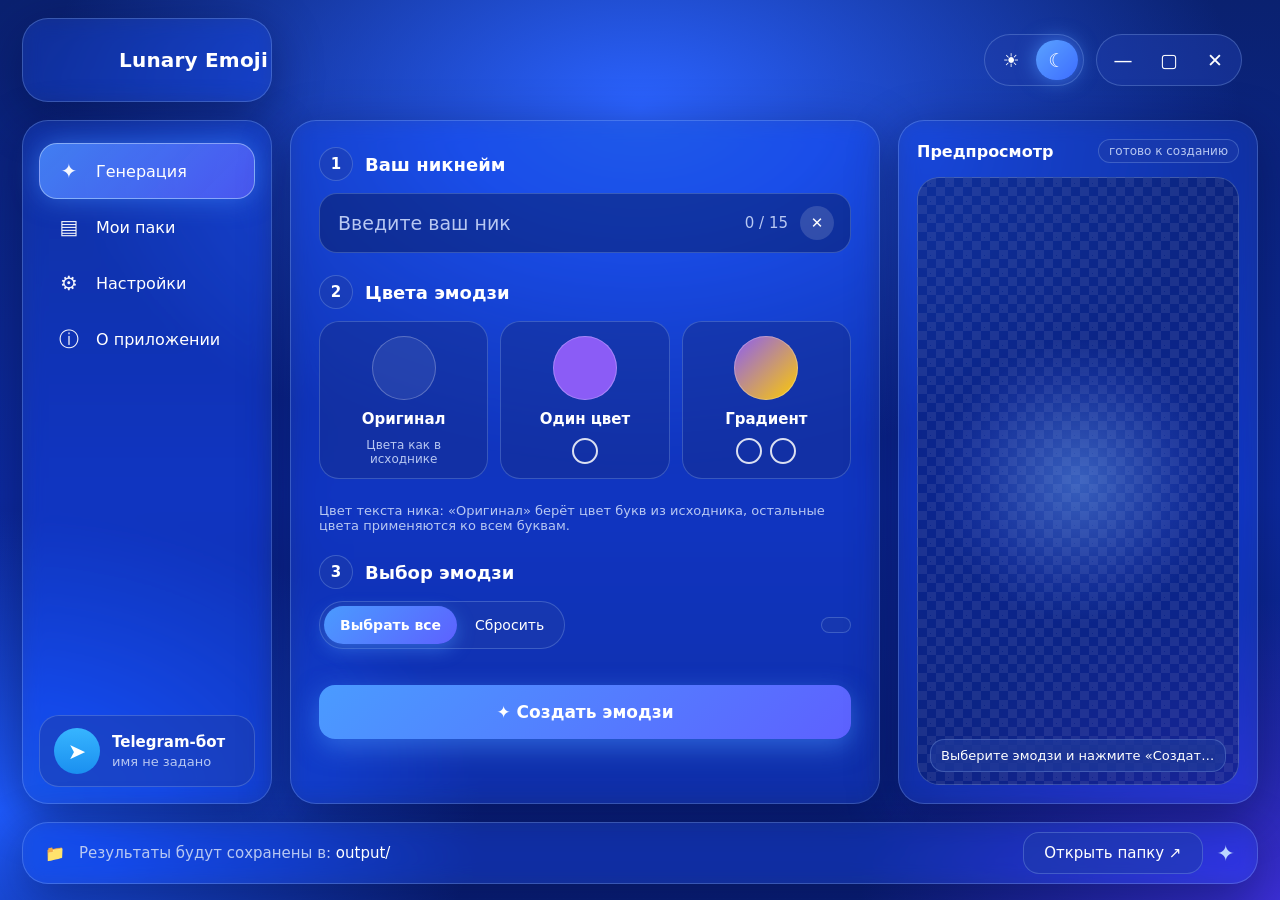
==== commit 261b1a21: "Lunary Emoji: smoother UI (static tiles, animation on hover, queued tile creation), preview uses new" ====
--- a/emoji-studio/web/index.html
+++ b/emoji-studio/web/index.html
@@ -39,7 +39,7 @@
 .hidden { display: none !important; }
 .glass {
   background: var(--glass); border: 1px solid var(--line); border-radius: 26px;
-  backdrop-filter: blur(18px) saturate(140%); -webkit-backdrop-filter: blur(18px) saturate(140%);
+  backdrop-filter: blur(10px) saturate(130%); -webkit-backdrop-filter: blur(10px) saturate(130%);
   box-shadow: var(--shadow);
 }
 
@@ -52,7 +52,7 @@
 /* шапка */
 .brand { grid-column: 1; grid-row: 1; display: flex; align-items: center; gap: 14px; padding: 0 18px; }
 .brand img { width: 64px; height: auto; object-fit: contain; flex: none; }
-.brand b { font-size: 22px; font-weight: 700; display: block; letter-spacing: .2px; }
+.brand b { font-size: 20px; font-weight: 700; display: block; letter-spacing: .2px; white-space: nowrap; }
 .brand small { color: var(--muted); font-size: 13px; }
 .topbar { grid-column: 2 / 4; grid-row: 1; display: flex; align-items: center; justify-content: flex-end; gap: 12px; padding: 0 16px; }
 .themepill, .winbar { display: inline-flex; align-items: center; gap: 4px; border-radius: 999px; background: var(--glass2); border: 1px solid var(--line); padding: 5px; }
@@ -86,7 +86,8 @@
 
 /* центр */
 .main { grid-column: 2; grid-row: 2; position: relative; min-height: 0; display: flex; flex-direction: column; }
-.mascot-peek { position: absolute; top: -110px; left: 50%; transform: translateX(-50%); width: 230px; pointer-events: none; z-index: 3; filter: drop-shadow(0 10px 18px rgba(0, 20, 90, .35)); }
+/* кот держится лапами за верхний край панели: целиком виден, лапы лежат на рамке */
+.mascot-peek { position: absolute; top: -70px; left: 50%; transform: translateX(-50%); width: 150px; pointer-events: none; z-index: 3; filter: drop-shadow(0 8px 14px rgba(0, 20, 90, .35)); }
 .panel { padding: 26px 28px 22px; overflow: auto; min-height: 0; flex: 1; }
 .panel h2 { margin: 4px 0 16px; font-size: 24px; }
 .step { display: flex; align-items: center; gap: 12px; margin: 22px 0 12px; font-weight: 700; font-size: 18px; }
@@ -219,7 +220,7 @@
 }
 .stage img, .stage video, .stage .lottie { position: relative; max-width: 86%; max-height: 86%; object-fit: contain; filter: drop-shadow(0 16px 24px rgba(0, 12, 70, .5)); }
 .stage .lottie { width: 280px; height: 280px; }
-.stage #pvDefault { animation: float 4s ease-in-out infinite; }
+.stage #pvDefault { animation: float 4s ease-in-out infinite; max-width: 70%; filter: drop-shadow(0 10px 18px rgba(0, 12, 70, .35)); opacity: .92; }
 @keyframes float { 0%, 100% { transform: translateY(0); } 50% { transform: translateY(-10px); } }
 .stage .caption {
   position: absolute; left: 12px; right: 12px; bottom: 12px; text-align: center; font-size: 13px; color: var(--text);
@@ -264,7 +265,7 @@
   <!-- шапка -->
   <div class="glass brand">
     <img src="/assets/lunary_logo.png" alt="">
-    <div><b>Lunary Emoji</b><small>Создавай свои эмодзи ♡</small></div>
+    <div><b>Lunary Emoji</b></div>
   </div>
   <div class="topbar">
     <div class="themepill">
@@ -427,7 +428,7 @@
     <div class="glass preview">
       <div class="head">Предпросмотр <span class="sp"></span><span class="tag" id="pvTag">готово к созданию</span></div>
       <div class="stage" id="stage">
-        <img id="pvDefault" src="/assets/lunary_peek.png" alt="">
+        <img id="pvDefault" src="/assets/preview_cat.png" alt="">
         <img id="pvImg" class="hidden" alt="">
         <video id="pvVid" class="hidden" autoplay loop muted playsinline></video>
         <div id="pvAnim" class="lottie hidden"></div>
@@ -579,14 +580,37 @@
 $("nickClear").onclick = () => { $("nick").value = ""; updateNick(); $("nick").focus(); };
 
 /* ───── превью исходников ───── */
+/* Все Lottie-экземпляры учитываем, чтобы останавливать и удалять их при перерисовке. */
+const ANIMS = [];
+function destroyAnims() {
+  if (lazyObs) lazyObs.disconnect();
+  TILE_Q.length = 0;
+  while (ANIMS.length) { try { ANIMS.pop().destroy(); } catch (e) { /* уже удалён */ } }
+}
+/* В сетке все эмодзи показаны статичным кадром (без постоянной анимации — это и было причиной тормозов).
+   Анимация запускается только при наведении на плитку. */
+function makeTileAnim(box) {
+  if (!window.lottie || box._anim) return;
+  const a = lottie.loadAnimation({ container: box, renderer: "svg", loop: true, autoplay: false, path: box.dataset.src });
+  box._anim = a;
+  ANIMS.push(a);
+  a.addEventListener("DOMLoaded", () => a.goToAndStop(Math.floor(a.totalFrames * 0.35), true));
+}
+/* Создание SVG-анимаций тяжёлое: делаем их порциями по ~12 мс, чтобы интерфейс не замирал при прокрутке. */
+const TILE_Q = [];
+let tileQBusy = false;
+function pumpTiles() {
+  const t0 = performance.now();
+  while (TILE_Q.length && performance.now() - t0 < 12) makeTileAnim(TILE_Q.shift());
+  if (TILE_Q.length) setTimeout(pumpTiles, 0); else tileQBusy = false;
+}
+function queueTile(el) {
+  TILE_Q.push(el);
+  if (!tileQBusy) { tileQBusy = true; setTimeout(pumpTiles, 0); }
+}
 const lazyObs = ("IntersectionObserver" in window) ? new IntersectionObserver((entries) => {
   entries.forEach((en) => {
-    if (!en.isIntersecting) return;
-    const box = en.target;
-    lazyObs.unobserve(box);
-    if (box.dataset.kind === "animated" && window.lottie) {
-      lottie.loadAnimation({ container: box, renderer: "svg", loop: true, autoplay: true, path: box.dataset.src });
-    }
+    if (en.isIntersecting) { lazyObs.unobserve(en.target); queueTile(en.target); }
   });
 }, { rootMargin: "120px" }) : null;
 
@@ -601,7 +625,11 @@
     inner.dataset.kind = "animated";
     inner.dataset.src = src;
     box.appendChild(inner);
-    if (lazyObs) lazyObs.observe(inner); else lottie.loadAnimation({ container: inner, renderer: "svg", loop: true, autoplay: true, path: src });
+    box.addEventListener("mouseenter", () => { if (inner._anim) inner._anim.play(); });
+    box.addEventListener("mouseleave", () => {
+      if (inner._anim) { inner._anim.pause(); inner._anim.goToAndStop(Math.floor(inner._anim.totalFrames * 0.35), true); }
+    });
+    if (lazyObs) lazyObs.observe(inner); else makeTileAnim(inner);
   } else if (s.fmt === "video") {
     const v = document.createElement("video");
     v.src = src; v.autoplay = true; v.loop = true; v.muted = true; v.playsInline = true;
@@ -616,6 +644,7 @@
 
 function renderPicker() {
   const grid = $("pickGrid");
+  destroyAnims();
   grid.innerHTML = "";
   const cal = STATE.sources.filter((s) => s.ready && s.calibrated).length;
   const uncal = STATE.sources.filter((s) => s.ready && !s.calibrated).length;
@@ -823,7 +852,8 @@
   else if (ext === "webm") { $("pvVid").src = url; $("pvVid").classList.remove("hidden"); }
   else if (ext === "tgs" && window.lottie) {
     $("pvAnim").classList.remove("hidden");
-    lottie.loadAnimation({ container: $("pvAnim"), renderer: "svg", loop: true, autoplay: true, path: url });
+    if (window._pvAnim) { try { window._pvAnim.destroy(); } catch (e) { /* уже удалён */ } }
+    window._pvAnim = lottie.loadAnimation({ container: $("pvAnim"), renderer: "svg", loop: true, autoplay: true, path: url });
   }
 }
 
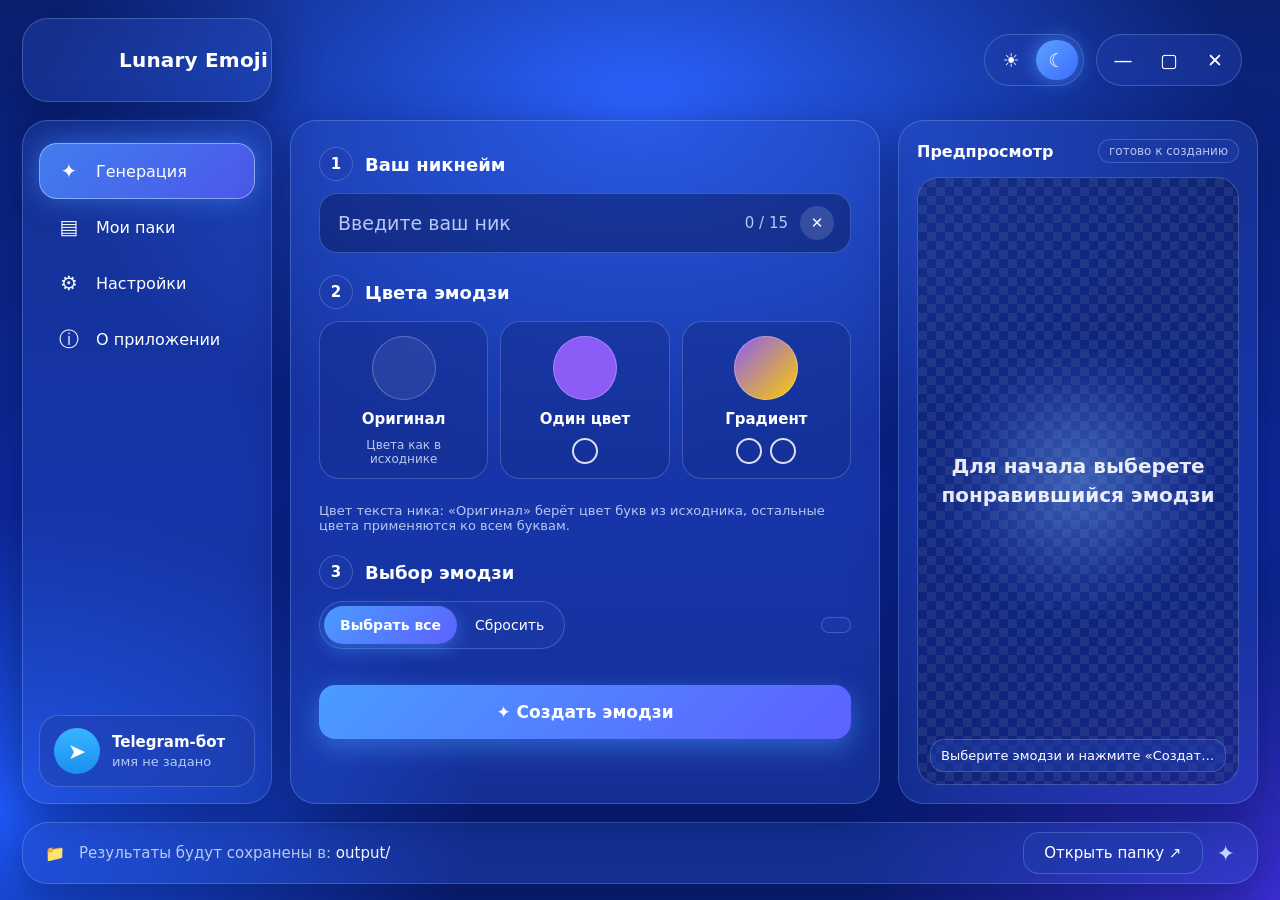
==== commit 73465d0c: "Lunary Emoji: centered start hint in preview (kept on selection), lighter UI (no backdrop blur, cont" ====
--- a/emoji-studio/web/index.html
+++ b/emoji-studio/web/index.html
@@ -39,7 +39,6 @@
 .hidden { display: none !important; }
 .glass {
   background: var(--glass); border: 1px solid var(--line); border-radius: 26px;
-  backdrop-filter: blur(10px) saturate(130%); -webkit-backdrop-filter: blur(10px) saturate(130%);
   box-shadow: var(--shadow);
 }
 
@@ -163,6 +162,7 @@
 .note { color: var(--muted); font-size: 13px; margin-top: 10px; }
 .grid { display: grid; grid-template-columns: repeat(7, minmax(0, 1fr)); gap: 10px; margin-top: 14px; }
 .tile {
+  content-visibility: auto; contain-intrinsic-size: 118px 118px; contain: layout paint style;
   position: relative; border-radius: 16px; background: var(--tile); border: 1px solid var(--line);
   padding: 6px 4px 5px; cursor: pointer; display: flex; flex-direction: column; align-items: center; gap: 2px; min-width: 0;
 }
@@ -220,11 +220,11 @@
 }
 .stage img, .stage video, .stage .lottie { position: relative; max-width: 86%; max-height: 86%; object-fit: contain; filter: drop-shadow(0 16px 24px rgba(0, 12, 70, .5)); }
 .stage .lottie { width: 280px; height: 280px; }
-.stage #pvDefault { animation: float 4s ease-in-out infinite; max-width: 70%; filter: drop-shadow(0 10px 18px rgba(0, 12, 70, .35)); opacity: .92; }
+.stage-hint { position: relative; text-align: center; font-size: 20px; font-weight: 600; line-height: 1.45; color: var(--text); opacity: .9; }
 @keyframes float { 0%, 100% { transform: translateY(0); } 50% { transform: translateY(-10px); } }
 .stage .caption {
   position: absolute; left: 12px; right: 12px; bottom: 12px; text-align: center; font-size: 13px; color: var(--text);
-  background: var(--glass2); border: 1px solid var(--line); border-radius: 14px; padding: 8px 10px; backdrop-filter: blur(8px);
+  background: var(--glass2); border: 1px solid var(--line); border-radius: 14px; padding: 8px 10px;
   white-space: nowrap; overflow: hidden; text-overflow: ellipsis;
 }
 .done { padding: 20px; text-align: center; }
@@ -428,7 +428,7 @@
     <div class="glass preview">
       <div class="head">Предпросмотр <span class="sp"></span><span class="tag" id="pvTag">готово к созданию</span></div>
       <div class="stage" id="stage">
-        <img id="pvDefault" src="/assets/preview_cat.png" alt="">
+        <div id="stageHint" class="stage-hint">Для начала выберете<br>понравившийся эмодзи</div>
         <img id="pvImg" class="hidden" alt="">
         <video id="pvVid" class="hidden" autoplay loop muted playsinline></video>
         <div id="pvAnim" class="lottie hidden"></div>
@@ -843,7 +843,8 @@
 
 function showResult(dir, fileName) {
   const url = `/api/preview?dir=${encodeURIComponent(dir)}&file=${encodeURIComponent(fileName)}`;
-  ["pvImg", "pvVid", "pvAnim", "pvDefault"].forEach((id) => $(id).classList.add("hidden"));
+  ["pvImg", "pvVid", "pvAnim"].forEach((id) => $(id).classList.add("hidden"));
+  $("stageHint").classList.add("hidden");
   $("pvAnim").innerHTML = "";
   $("pvHint").textContent = fileName;
   $("pvTag").textContent = "результат";
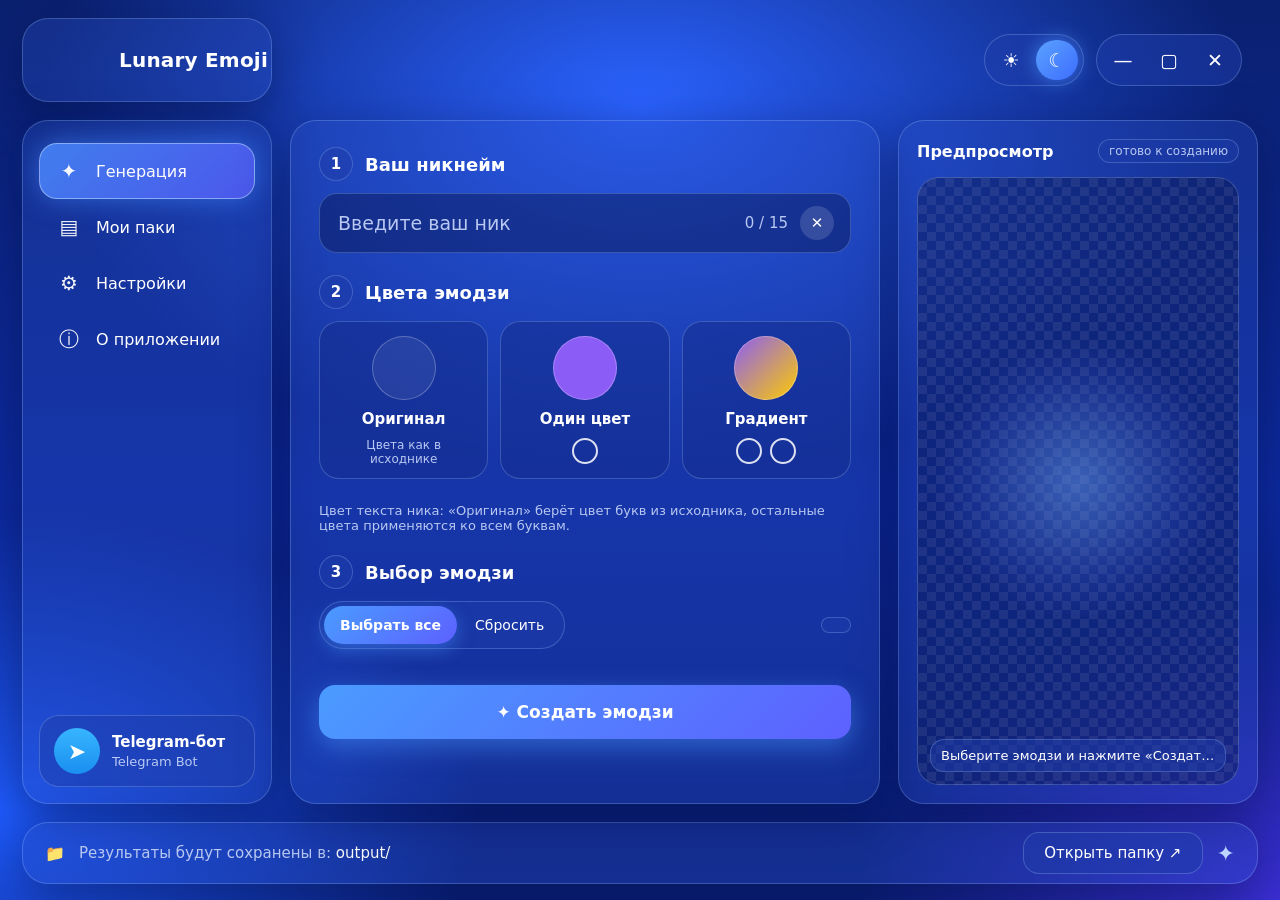
==== commit 86b9c66d: "Lunary Emoji: bot card links to Telegram bot, remove calibration captions and preview hint, raise ma" ====
--- a/emoji-studio/web/index.html
+++ b/emoji-studio/web/index.html
@@ -86,7 +86,7 @@
 /* центр */
 .main { grid-column: 2; grid-row: 2; position: relative; min-height: 0; display: flex; flex-direction: column; }
 /* кот держится лапами за верхний край панели: целиком виден, лапы лежат на рамке */
-.mascot-peek { position: absolute; top: -70px; left: 50%; transform: translateX(-50%); width: 150px; pointer-events: none; z-index: 3; filter: drop-shadow(0 8px 14px rgba(0, 20, 90, .35)); }
+.mascot-peek { position: absolute; top: -88px; left: 50%; transform: translateX(-50%); width: 150px; pointer-events: none; z-index: 3; filter: drop-shadow(0 8px 14px rgba(0, 20, 90, .35)); }
 .panel { padding: 26px 28px 22px; overflow: auto; min-height: 0; flex: 1; }
 .panel h2 { margin: 4px 0 16px; font-size: 24px; }
 .step { display: flex; align-items: center; gap: 12px; margin: 22px 0 12px; font-weight: 700; font-size: 18px; }
@@ -220,7 +220,6 @@
 }
 .stage img, .stage video, .stage .lottie { position: relative; max-width: 86%; max-height: 86%; object-fit: contain; filter: drop-shadow(0 16px 24px rgba(0, 12, 70, .5)); }
 .stage .lottie { width: 280px; height: 280px; }
-.stage-hint { position: relative; text-align: center; font-size: 20px; font-weight: 600; line-height: 1.45; color: var(--text); opacity: .9; }
 @keyframes float { 0%, 100% { transform: translateY(0); } 50% { transform: translateY(-10px); } }
 .stage .caption {
   position: absolute; left: 12px; right: 12px; bottom: 12px; text-align: center; font-size: 13px; color: var(--text);
@@ -288,9 +287,9 @@
       <button data-view="about"><span class="ic">ⓘ</span>О приложении</button>
     </nav>
     <div class="grow"></div>
-    <a class="botcard" id="botLink" href="#" target="_blank">
+    <a class="botcard" id="botLink" href="https://t.me/LunaryEmojiBot" target="_blank" rel="noopener">
       <div class="tg">➤</div>
-      <div><b>Telegram-бот</b><small id="botName">имя не задано</small></div>
+      <div><b>Telegram-бот</b><small>Telegram Bot</small></div>
     </a>
   </aside>
 
@@ -335,7 +334,7 @@
       <div class="nickcolors" id="nickSw"></div>
       <div class="note">Цвет текста ника: «Оригинал» берёт цвет букв из исходника, остальные цвета применяются ко всем буквам.</div>
 
-      <div class="step"><span class="n">3</span>Выбор эмодзи <span class="hint" id="calNote"></span></div>
+      <div class="step"><span class="n">3</span>Выбор эмодзи</div>
       <div class="picker-bar">
         <div class="seg">
           <button class="primary" id="selAll">Выбрать все</button>
@@ -428,7 +427,6 @@
     <div class="glass preview">
       <div class="head">Предпросмотр <span class="sp"></span><span class="tag" id="pvTag">готово к созданию</span></div>
       <div class="stage" id="stage">
-        <div id="stageHint" class="stage-hint">Для начала выберете<br>понравившийся эмодзи</div>
         <img id="pvImg" class="hidden" alt="">
         <video id="pvVid" class="hidden" autoplay loop muted playsinline></video>
         <div id="pvAnim" class="lottie hidden"></div>
@@ -502,8 +500,6 @@
 async function loadState() {
   STATE = await api("/api/state");
   $("botUsername").value = STATE.bot_username || "";
-  $("botName").textContent = STATE.bot_username ? "@" + STATE.bot_username + " →" : "имя не задано";
-  $("botLink").href = STATE.bot_username ? "https://t.me/" + STATE.bot_username : "#";
   $("botToken").placeholder = STATE.has_token ? "Токен сохранён (введите новый, чтобы заменить)" : "123456:ABC…";
   $("readyCount").innerHTML = `<b>${STATE.ready_count}</b> из ${STATE.total} доступно`;
   $("emptyBox").classList.toggle("hidden", STATE.ready_count > 0);
@@ -648,7 +644,6 @@
   grid.innerHTML = "";
   const cal = STATE.sources.filter((s) => s.ready && s.calibrated).length;
   const uncal = STATE.sources.filter((s) => s.ready && !s.calibrated).length;
-  $("calNote").textContent = uncal ? `${cal} откалиброваны · ${uncal} без калибровки` : (cal ? `все ${cal} откалиброваны` : "");
   STATE.sources.forEach((s) => {
     const tile = document.createElement("label");
     tile.className = "tile" + (s.ready ? " on" : " off");
@@ -667,8 +662,8 @@
     id.textContent = s.id;
     id.title = s.id;
     const kind = document.createElement("div");
-    kind.className = "kind" + (s.ready && !s.calibrated ? " warn" : "");
-    kind.textContent = !s.ready ? "нет исходника" : ({ animated: "TGS", video: "WEBM", static: "WEBP" }[s.fmt] + (s.calibrated ? "" : " · без калиб."));
+    kind.className = "kind";
+    kind.textContent = !s.ready ? "нет исходника" : ({ animated: "TGS", video: "WEBM", static: "WEBP" }[s.fmt] || "");
     tile.append(cb, makePreview(s), mark, id, kind);
     grid.appendChild(tile);
   });
@@ -844,7 +839,6 @@
 function showResult(dir, fileName) {
   const url = `/api/preview?dir=${encodeURIComponent(dir)}&file=${encodeURIComponent(fileName)}`;
   ["pvImg", "pvVid", "pvAnim"].forEach((id) => $(id).classList.add("hidden"));
-  $("stageHint").classList.add("hidden");
   $("pvAnim").innerHTML = "";
   $("pvHint").textContent = fileName;
   $("pvTag").textContent = "результат";
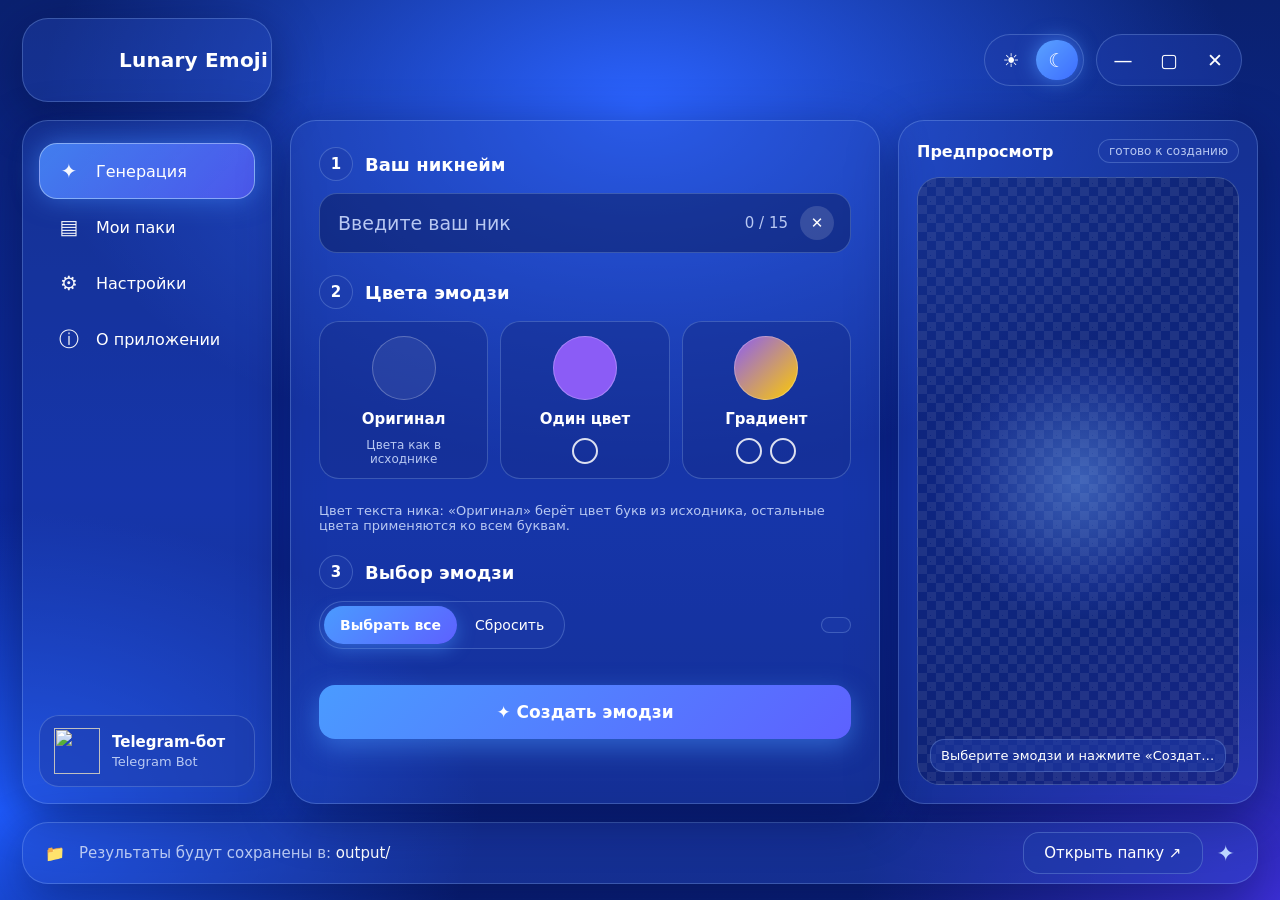
==== commit 50fbc33d: "Lunary Emoji: remove grid animations (hover-only playback, one at a time), Telegram logo in bot card" ====
--- a/emoji-studio/web/index.html
+++ b/emoji-studio/web/index.html
@@ -79,6 +79,7 @@
   border-radius: 20px; padding: 12px 14px; background: var(--glass2); border: 1px solid var(--line);
   display: flex; align-items: center; gap: 12px; text-decoration: none; color: var(--text);
 }
+.botcard .tgimg { width: 46px; height: 46px; flex: none; }
 .botcard .tg { width: 46px; height: 46px; border-radius: 50%; background: linear-gradient(180deg, #37b5ff, #1a8ff0); display: grid; place-items: center; color: #fff; font-size: 22px; flex: none; }
 .botcard b { display: block; font-size: 15px; }
 .botcard small { color: var(--muted); font-size: 13px; }
@@ -86,7 +87,7 @@
 /* центр */
 .main { grid-column: 2; grid-row: 2; position: relative; min-height: 0; display: flex; flex-direction: column; }
 /* кот держится лапами за верхний край панели: целиком виден, лапы лежат на рамке */
-.mascot-peek { position: absolute; top: -88px; left: 50%; transform: translateX(-50%); width: 150px; pointer-events: none; z-index: 3; filter: drop-shadow(0 8px 14px rgba(0, 20, 90, .35)); }
+.mascot-peek { position: absolute; top: -70px; left: 50%; transform: translateX(-50%); width: 150px; pointer-events: none; z-index: 3; filter: drop-shadow(0 8px 14px rgba(0, 20, 90, .35)); }
 .panel { padding: 26px 28px 22px; overflow: auto; min-height: 0; flex: 1; }
 .panel h2 { margin: 4px 0 16px; font-size: 24px; }
 .step { display: flex; align-items: center; gap: 12px; margin: 22px 0 12px; font-weight: 700; font-size: 18px; }
@@ -169,12 +170,13 @@
 .tile input { position: absolute; opacity: 0; pointer-events: none; }
 .tile.on { border-color: rgba(190, 220, 255, .85); box-shadow: 0 0 18px rgba(80, 150, 255, .5); }
 .tile .pvbox { width: 64px; height: 64px; display: grid; place-items: center; }
-.tile .pvbox img, .tile .pvbox video, .tile .pvbox .lottie { width: 64px; height: 64px; object-fit: contain; }
+.tile .pvbox img, .tile .pvbox video, .tile .pvbox .lottie { width: 64px; height: 64px; object-fit: contain; display: grid; place-items: center; }
 .tile .pvbox .ph { color: var(--muted); }
 .tile .mark { position: absolute; top: 5px; right: 5px; width: 18px; height: 18px; border-radius: 50%; background: rgba(255, 255, 255, .2); font-size: 11px; display: grid; place-items: center; }
 .tile.on .mark { background: #3d9bff; color: #fff; }
 .tile .id { font-size: 9px; color: var(--muted); max-width: 100%; overflow: hidden; text-overflow: ellipsis; white-space: nowrap; }
 .tile .kind { font-size: 9px; color: var(--muted); }
+.tile .play { color: var(--muted); font-size: 16px; opacity: .55; }
 .tile .kind.warn { color: var(--warn); }
 .tile.off { opacity: .45; cursor: default; }
 .empty { border: 1px dashed var(--line); border-radius: 18px; padding: 18px; color: var(--muted); margin-top: 14px; }
@@ -288,7 +290,7 @@
     </nav>
     <div class="grow"></div>
     <a class="botcard" id="botLink" href="https://t.me/LunaryEmojiBot" target="_blank" rel="noopener">
-      <div class="tg">➤</div>
+      <img class="tgimg" src="/assets/telegram.png" alt="">
       <div><b>Telegram-бот</b><small>Telegram Bot</small></div>
     </a>
   </aside>
@@ -576,39 +578,25 @@
 $("nickClear").onclick = () => { $("nick").value = ""; updateNick(); $("nick").focus(); };
 
 /* ───── превью исходников ───── */
-/* Все Lottie-экземпляры учитываем, чтобы останавливать и удалять их при перерисовке. */
-const ANIMS = [];
-function destroyAnims() {
-  if (lazyObs) lazyObs.disconnect();
-  TILE_Q.length = 0;
-  while (ANIMS.length) { try { ANIMS.pop().destroy(); } catch (e) { /* уже удалён */ } }
-}
-/* В сетке все эмодзи показаны статичным кадром (без постоянной анимации — это и было причиной тормозов).
-   Анимация запускается только при наведении на плитку. */
-function makeTileAnim(box) {
-  if (!window.lottie || box._anim) return;
-  const a = lottie.loadAnimation({ container: box, renderer: "svg", loop: true, autoplay: false, path: box.dataset.src });
-  box._anim = a;
-  ANIMS.push(a);
-  a.addEventListener("DOMLoaded", () => a.goToAndStop(Math.floor(a.totalFrames * 0.35), true));
-}
-/* Создание SVG-анимаций тяжёлое: делаем их порциями по ~12 мс, чтобы интерфейс не замирал при прокрутке. */
-const TILE_Q = [];
-let tileQBusy = false;
-function pumpTiles() {
-  const t0 = performance.now();
-  while (TILE_Q.length && performance.now() - t0 < 12) makeTileAnim(TILE_Q.shift());
-  if (TILE_Q.length) setTimeout(pumpTiles, 0); else tileQBusy = false;
-}
-function queueTile(el) {
-  TILE_Q.push(el);
-  if (!tileQBusy) { tileQBusy = true; setTimeout(pumpTiles, 0); }
-}
-const lazyObs = ("IntersectionObserver" in window) ? new IntersectionObserver((entries) => {
-  entries.forEach((en) => {
-    if (en.isIntersecting) { lazyObs.unobserve(en.target); queueTile(en.target); }
-  });
-}, { rootMargin: "120px" }) : null;
+/* Анимация плитки создаётся только пока курсор на ней и сразу удаляется при уходе.
+   Одновременно существует не больше одной анимации — поэтому интерфейс не тормозит. */
+let hoverAnim = null;
+function stopHover() {
+  if (!hoverAnim) return;
+  const { box, anim } = hoverAnim;
+  hoverAnim = null;
+  try { anim.destroy(); } catch (e) { /* уже удалён */ }
+  box.innerHTML = '<span class="play">▶</span>';
+}
+function startHover(box) {
+  if (!window.lottie) return;
+  if (hoverAnim && hoverAnim.box === box) return;
+  stopHover();
+  box.innerHTML = "";
+  const anim = lottie.loadAnimation({ container: box, renderer: "svg", loop: true, autoplay: true, path: box.dataset.src });
+  hoverAnim = { box, anim };
+}
+function destroyAnims() { stopHover(); }
 
 function makePreview(s) {
   const box = document.createElement("div");
@@ -620,12 +608,10 @@
     inner.className = "lottie";
     inner.dataset.kind = "animated";
     inner.dataset.src = src;
+    inner.innerHTML = '<span class="play">▶</span>';
     box.appendChild(inner);
-    box.addEventListener("mouseenter", () => { if (inner._anim) inner._anim.play(); });
-    box.addEventListener("mouseleave", () => {
-      if (inner._anim) { inner._anim.pause(); inner._anim.goToAndStop(Math.floor(inner._anim.totalFrames * 0.35), true); }
-    });
-    if (lazyObs) lazyObs.observe(inner); else makeTileAnim(inner);
+    box.addEventListener("mouseenter", () => startHover(inner));
+    box.addEventListener("mouseleave", () => stopHover());
   } else if (s.fmt === "video") {
     const v = document.createElement("video");
     v.src = src; v.autoplay = true; v.loop = true; v.muted = true; v.playsInline = true;
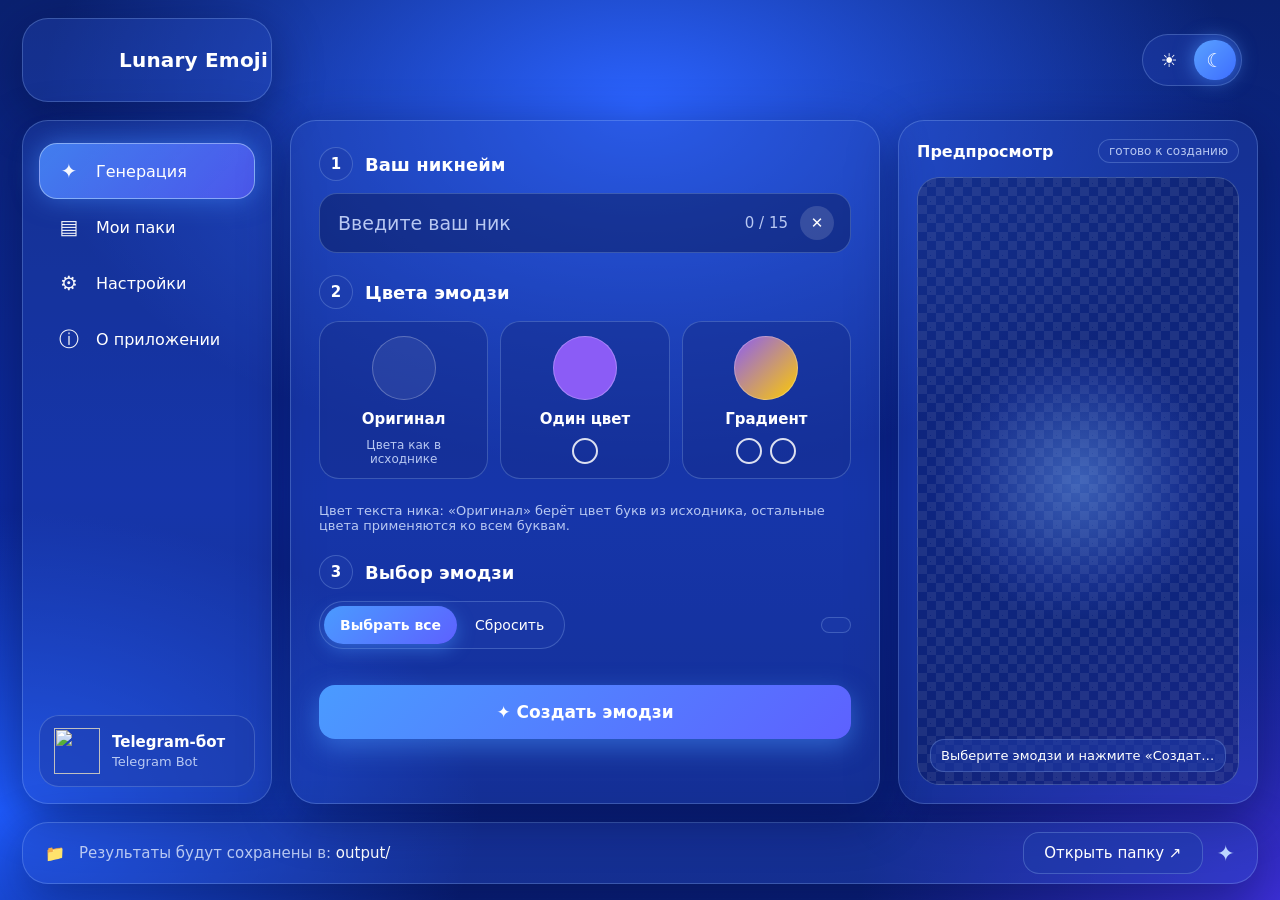
==== commit 65bd5107: "Lunary Emoji: open UI in the browser by default (pywebview via EMOJI_STUDIO_WINDOW=1), heartbeat sto" ====
--- a/emoji-studio/web/index.html
+++ b/emoji-studio/web/index.html
@@ -60,6 +60,7 @@
 }
 .themepill button.active { background: linear-gradient(135deg, #5aa2ff, #3d6dff); color: #fff; box-shadow: 0 0 20px rgba(80, 150, 255, .7); }
 .winbar button:hover { background: rgba(255, 255, 255, .14); }
+body.browser .winbar { display: none; }
 .winbar button.close:hover { background: #e5485d; color: #fff; }
 
 /* боковая панель */
@@ -168,7 +169,7 @@
   padding: 6px 4px 5px; cursor: pointer; display: flex; flex-direction: column; align-items: center; gap: 2px; min-width: 0;
 }
 .tile input { position: absolute; opacity: 0; pointer-events: none; }
-.tile.on { border-color: rgba(190, 220, 255, .85); box-shadow: 0 0 18px rgba(80, 150, 255, .5); }
+.tile.on { border-color: rgba(190, 220, 255, .85); }
 .tile .pvbox { width: 64px; height: 64px; display: grid; place-items: center; }
 .tile .pvbox img, .tile .pvbox video, .tile .pvbox .lottie { width: 64px; height: 64px; object-fit: contain; display: grid; place-items: center; }
 .tile .pvbox .ph { color: var(--muted); }
@@ -480,6 +481,11 @@
 applyTheme(localStorage.getItem("es-theme") || "dark");
 
 /* ───── окно ───── */
+/* В браузере нет окна pywebview: кнопки окна скрываем и шлём пинги, чтобы сервер знал, что вкладка открыта. */
+if (!window.pywebview) {
+  document.body.classList.add("browser");
+  setInterval(() => fetch("/api/ping").catch(() => {}), 5000);
+}
 [["winMin", "minimize"], ["winMax", "maximize"], ["winClose", "close"]].forEach(([id, action]) => {
   $(id).onclick = () => api("/api/window", { method: "POST", headers: JSON_HDR, body: JSON.stringify({ action }) }).catch(() => {});
 });
@@ -581,12 +587,18 @@
 /* Анимация плитки создаётся только пока курсор на ней и сразу удаляется при уходе.
    Одновременно существует не больше одной анимации — поэтому интерфейс не тормозит. */
 let hoverAnim = null;
+/* Статичный кадр плитки: снимается один раз (в фоне, по 2 за раз) и хранится как SVG-картинка. */
+const SNAP_Q = [];
+let snapRunning = 0;
+function showTileIdle(box) {
+  box.innerHTML = box._snap ? `<img src="${box._snap}" alt="">` : '<span class="play">▶</span>';
+}
 function stopHover() {
   if (!hoverAnim) return;
   const { box, anim } = hoverAnim;
   hoverAnim = null;
   try { anim.destroy(); } catch (e) { /* уже удалён */ }
-  box.innerHTML = '<span class="play">▶</span>';
+  showTileIdle(box);
 }
 function startHover(box) {
   if (!window.lottie) return;
@@ -596,7 +608,52 @@
   const anim = lottie.loadAnimation({ container: box, renderer: "svg", loop: true, autoplay: true, path: box.dataset.src });
   hoverAnim = { box, anim };
 }
-function destroyAnims() { stopHover(); }
+function takeSnap(box) {
+  return new Promise((resolve) => {
+    if (!window.lottie) return resolve();
+    const host = document.createElement("div");
+    host.style.cssText = "position:fixed;left:-9999px;top:0;width:128px;height:128px";
+    document.body.appendChild(host);
+    const a = lottie.loadAnimation({ container: host, renderer: "svg", loop: false, autoplay: false, path: box.dataset.src });
+    let finished = false;
+    const finish = () => {
+      if (finished) return; finished = true;
+      try { a.destroy(); } catch (e) { /* уже удалён */ }
+      host.remove();
+      resolve();
+    };
+    a.addEventListener("DOMLoaded", () => {
+      try {
+        a.goToAndStop(Math.floor(a.totalFrames * 0.35), true);
+        const svg = host.querySelector("svg");
+        if (svg) {
+          svg.setAttribute("width", "128"); svg.setAttribute("height", "128");
+          box._snap = "data:image/svg+xml;charset=utf-8," + encodeURIComponent(new XMLSerializer().serializeToString(svg));
+          if (box.isConnected && !(hoverAnim && hoverAnim.box === box)) showTileIdle(box);
+        }
+      } catch (e) { /* пропускаем плитку */ }
+      finish();
+    });
+    setTimeout(finish, 6000);
+  });
+}
+function pumpSnaps() {
+  while (snapRunning < 2 && SNAP_Q.length) {
+    const box = SNAP_Q.shift();
+    if (!box.isConnected || box._snap) continue;
+    snapRunning++;
+    takeSnap(box).finally(() => { snapRunning--; pumpSnaps(); });
+  }
+}
+const lazyObs = ("IntersectionObserver" in window) ? new IntersectionObserver((entries) => {
+  entries.forEach((en) => {
+    if (!en.isIntersecting) return;
+    lazyObs.unobserve(en.target);
+    SNAP_Q.push(en.target);
+  });
+  pumpSnaps();
+}, { rootMargin: "200px" }) : null;
+function destroyAnims() { stopHover(); SNAP_Q.length = 0; if (lazyObs) lazyObs.disconnect(); }
 
 function makePreview(s) {
   const box = document.createElement("div");
@@ -608,10 +665,11 @@
     inner.className = "lottie";
     inner.dataset.kind = "animated";
     inner.dataset.src = src;
-    inner.innerHTML = '<span class="play">▶</span>';
+    showTileIdle(inner);
     box.appendChild(inner);
     box.addEventListener("mouseenter", () => startHover(inner));
     box.addEventListener("mouseleave", () => stopHover());
+    if (lazyObs) lazyObs.observe(inner); else { SNAP_Q.push(inner); pumpSnaps(); }
   } else if (s.fmt === "video") {
     const v = document.createElement("video");
     v.src = src; v.autoplay = true; v.loop = true; v.muted = true; v.playsInline = true;
